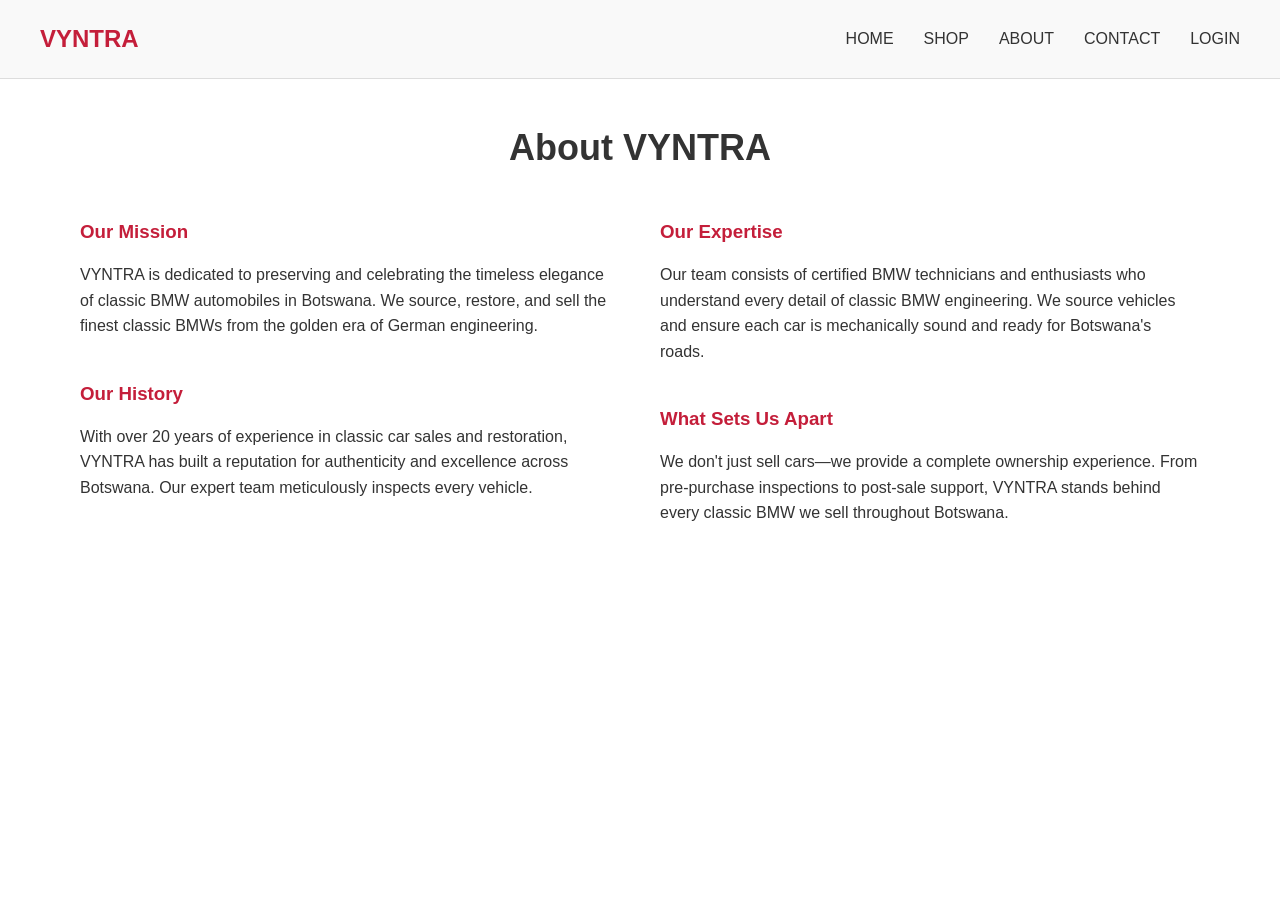
==== about.html @ cbae025b "Update VYNTRA website with Botswana locations and Pula currency" ====
<!DOCTYPE html>
<html>
<head>
    <title>VYNTRA - About</title>
    <link rel="stylesheet" href="style.css">
</head>
<body>
    <div class="navbar">
        <div class="logo">VYNTRA</div>
        <ul class="menu">
            <li><a href="index.html">HOME</a></li>
            <li><a href="shop.html">SHOP</a></li>
            <li><a href="about.html">ABOUT</a></li>
            <li><a href="contact.html">CONTACT</a></li>
            <li><a href="login.html">LOGIN</a></li>
        </ul>
    </div>

    <div class="container">
        <h1 class="title">About VYNTRA</h1>

        <div class="two-column">
            <div>
                <div class="about-section">
                    <h3>Our Mission</h3>
                    <p>VYNTRA is dedicated to preserving and celebrating the timeless elegance of classic BMW automobiles in Botswana. We source, restore, and sell the finest classic BMWs from the golden era of German engineering.</p>
                </div>

                <div class="about-section">
                    <h3>Our History</h3>
                    <p>With over 20 years of experience in classic car sales and restoration, VYNTRA has built a reputation for authenticity and excellence across Botswana. Our expert team meticulously inspects every vehicle.</p>
                </div>
            </div>

            <div>
                <div class="about-section">
                    <h3>Our Expertise</h3>
                    <p>Our team consists of certified BMW technicians and enthusiasts who understand every detail of classic BMW engineering. We source vehicles and ensure each car is mechanically sound and ready for Botswana's roads.</p>
                </div>

                <div class="about-section">
                    <h3>What Sets Us Apart</h3>
                    <p>We don't just sell cars—we provide a complete ownership experience. From pre-purchase inspections to post-sale support, VYNTRA stands behind every classic BMW we sell throughout Botswana.</p>
                </div>
            </div>
        </div>
    </div>
</body>
</html>
---- style.css ----
* {
    margin: 0;
    padding: 0;
    box-sizing: border-box;
}

body {
    font-family: Arial, sans-serif;
    color: #333;
    line-height: 1.6;
}

.navbar {
    display: flex;
    justify-content: space-between;
    align-items: center;
    padding: 20px 40px;
    background: #f9f9f9;
    border-bottom: 1px solid #ddd;
}

.logo {
    font-size: 24px;
    font-weight: bold;
    color: #c41e3a;
}

.menu {
    display: flex;
    list-style: none;
    gap: 30px;
}

.menu a {
    text-decoration: none;
    color: #333;
    transition: color 0.3s;
}

.menu a:hover {
    color: #c41e3a;
}

.hero {
    text-align: center;
    padding: 100px 40px;
    background: linear-gradient(135deg, #f9f9f9, #f0f0f0);
}

.hero h1 {
    font-size: 48px;
    margin-bottom: 20px;
    color: #333;
}

.hero p {
    font-size: 18px;
    color: #666;
    margin-bottom: 30px;
}

.button {
    display: inline-block;
    padding: 12px 30px;
    background: #c41e3a;
    color: white;
    text-decoration: none;
    border-radius: 4px;
    transition: background 0.3s;
    border: none;
    cursor: pointer;
    font-family: Arial, sans-serif;
}

.button:hover {
    background: #a01729;
}

.container {
    max-width: 1200px;
    margin: 0 auto;
    padding: 40px;
}

.title {
    font-size: 36px;
    margin-bottom: 40px;
    text-align: center;
}

.grid {
    display: grid;
    grid-template-columns: repeat(3, 1fr);
    gap: 30px;
    margin-bottom: 40px;
}

.card {
    border: 1px solid #ddd;
    padding: 20px;
    border-radius: 4px;
    text-align: center;
    box-shadow: 0 2px 4px rgba(0,0,0,0.1);
    transition: box-shadow 0.3s;
}

.card:hover {
    box-shadow: 0 4px 8px rgba(0,0,0,0.15);
}

.card h3 {
    margin-bottom: 10px;
    color: #333;
}

.card p {
    font-size: 14px;
    color: #666;
    margin-bottom: 15px;
}

.price {
    font-size: 20px;
    color: #c41e3a;
    font-weight: bold;
    margin-bottom: 15px;
}

.form-group {
    margin-bottom: 20px;
}

.form-group label {
    display: block;
    margin-bottom: 5px;
    font-weight: bold;
}

.form-group input,
.form-group textarea {
    width: 100%;
    padding: 10px;
    border: 1px solid #ddd;
    border-radius: 4px;
    font-family: Arial, sans-serif;
}

.form-group textarea {
    resize: vertical;
    min-height: 120px;
}

.form-width {
    max-width: 500px;
    margin: 0 auto;
}

.about-section {
    margin-bottom: 40px;
}

.about-section h3 {
    color: #c41e3a;
    margin-bottom: 15px;
}

.two-column {
    display: grid;
    grid-template-columns: 1fr 1fr;
    gap: 40px;
    margin-bottom: 40px;
}

.contact-info {
    margin-bottom: 20px;
}

.contact-info h3 {
    color: #c41e3a;
    margin-bottom: 10px;
}

.login-box {
    max-width: 400px;
    margin: 0 auto;
    border: 1px solid #ddd;
    padding: 30px;
    border-radius: 4px;
    box-shadow: 0 2px 4px rgba(0,0,0,0.1);
}

@media (max-width: 768px) {
    .grid {
        grid-template-columns: 1fr;
    }
    
    .two-column {
        grid-template-columns: 1fr;
    }
    
    .menu {
        gap: 15px;
        flex-wrap: wrap;
    }
    
    .navbar {
        flex-direction: column;
        gap: 20px;
        padding: 15px;
    }
    
    .hero {
        padding: 60px 20px;
    }
    
    .hero h1 {
        font-size: 32px;
    }
}
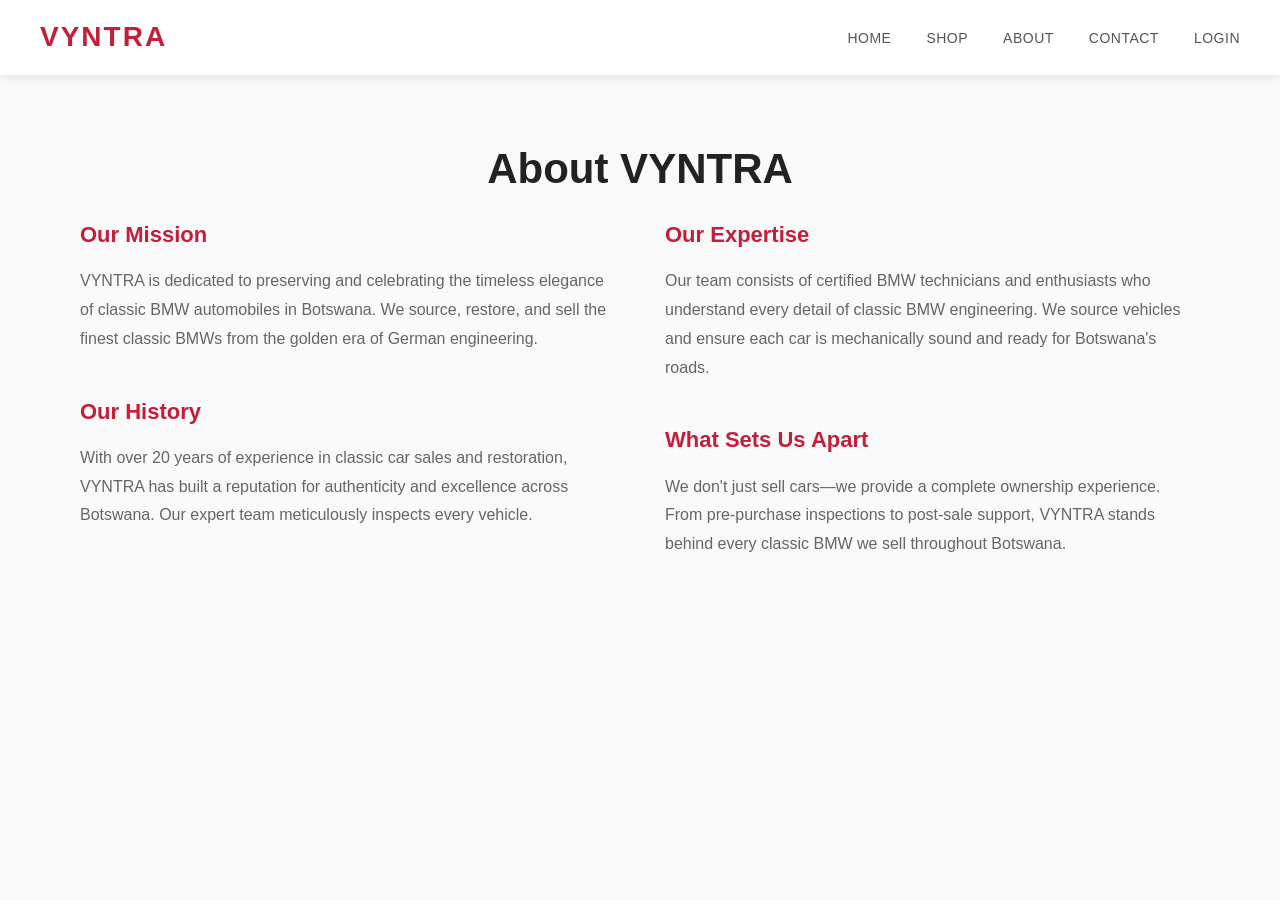
==== commit 71a90a7b: "about.html" ====
--- a/about.html
+++ b/about.html
@@ -18,6 +18,7 @@
 
     <div class="container">
         <h1 class="title">About VYNTRA</h1>
+        <imag src="melody-p-PwcfmLRzJcI-unsplash.jpg">
 
         <div class="two-column">
             <div>
@@ -46,4 +47,4 @@
         </div>
     </div>
 </body>
-</html>+</html>
--- a/style.css
+++ b/style.css
@@ -5,40 +5,90 @@
 }
 
 body {
-    font-family: Arial, sans-serif;
+    font-family: 'Segoe UI', Tahoma, Geneva, Verdana, sans-serif;
     color: #333;
     line-height: 1.6;
+    background: #fafafa;
 }
 
 .navbar {
     display: flex;
     justify-content: space-between;
     align-items: center;
-    padding: 20px 40px;
-    background: #f9f9f9;
-    border-bottom: 1px solid #ddd;
+    padding: 15px 40px;
+    background: white;
+    box-shadow: 0 2px 10px rgba(0,0,0,0.1);
+    position: sticky;
+    top: 0;
+    z-index: 100;
 }
 
 .logo {
-    font-size: 24px;
+    font-size: 28px;
     font-weight: bold;
     color: #c41e3a;
+    letter-spacing: 2px;
+    text-transform: uppercase;
 }
 
 .menu {
     display: flex;
     list-style: none;
-    gap: 30px;
+    gap: 35px;
 }
 
 .menu a {
     text-decoration: none;
-    color: #333;
-    transition: color 0.3s;
+    color: #555;
+    font-weight: 500;
+    transition: color 0.3s ease;
+    font-size: 14px;
+    text-transform: uppercase;
+    letter-spacing: 0.5px;
 }
 
 .menu a:hover {
     color: #c41e3a;
+}
+
+.hero-section {
+    position: relative;
+    height: 500px;
+    overflow: hidden;
+}
+
+.hero-image {
+    width: 100%;
+    height: 100%;
+    object-fit: cover;
+}
+
+.hero-overlay {
+    position: absolute;
+    top: 0;
+    left: 0;
+    right: 0;
+    bottom: 0;
+    background: rgba(0, 0, 0, 0.4);
+    display: flex;
+    flex-direction: column;
+    justify-content: center;
+    align-items: center;
+    text-align: center;
+    color: white;
+}
+
+.hero-overlay h1 {
+    font-size: 56px;
+    margin-bottom: 15px;
+    font-weight: 700;
+    text-shadow: 2px 2px 4px rgba(0,0,0,0.3);
+}
+
+.hero-overlay p {
+    font-size: 22px;
+    margin-bottom: 30px;
+    text-shadow: 1px 1px 3px rgba(0,0,0,0.3);
 }
 
 .hero {
@@ -59,95 +109,249 @@
     margin-bottom: 30px;
 }
 
-.button {
-    display: inline-block;
-    padding: 12px 30px;
-    background: #c41e3a;
-    color: white;
-    text-decoration: none;
-    border-radius: 4px;
-    transition: background 0.3s;
-    border: none;
-    cursor: pointer;
-    font-family: Arial, sans-serif;
-}
-
-.button:hover {
-    background: #a01729;
-}
-
 .container {
     max-width: 1200px;
     margin: 0 auto;
-    padding: 40px;
+    padding: 60px 40px;
 }
 
 .title {
-    font-size: 36px;
-    margin-bottom: 40px;
-    text-align: center;
+    font-size: 42px;
+    margin-bottom: 15px;
+    text-align: center;
+    color: #222;
+    font-weight: 700;
+}
+
+.subtitle {
+    text-align: center;
+    color: #888;
+    font-size: 16px;
+    margin-bottom: 50px;
+}
+
+.features {
+    display: grid;
+    grid-template-columns: repeat(3, 1fr);
+    gap: 30px;
+    margin-bottom: 60px;
+}
+
+.feature-card {
+    background: white;
+    padding: 30px;
+    border-radius: 8px;
+    text-align: center;
+    box-shadow: 0 2px 8px rgba(0,0,0,0.08);
+    transition: transform 0.3s ease, box-shadow 0.3s ease;
+}
+
+.feature-card:hover {
+    transform: translateY(-5px);
+    box-shadow: 0 6px 16px rgba(0,0,0,0.12);
+}
+
+.feature-icon {
+    font-size: 48px;
+    margin-bottom: 15px;
+}
+
+.feature-card h3 {
+    font-size: 20px;
+    margin-bottom: 10px;
+    color: #c41e3a;
 }
 
 .grid {
     display: grid;
     grid-template-columns: repeat(3, 1fr);
     gap: 30px;
-    margin-bottom: 40px;
+    margin-bottom: 60px;
 }
 
 .card {
-    border: 1px solid #ddd;
-    padding: 20px;
-    border-radius: 4px;
-    text-align: center;
-    box-shadow: 0 2px 4px rgba(0,0,0,0.1);
-    transition: box-shadow 0.3s;
+    background: white;
+    border-radius: 10px;
+    overflow: hidden;
+    box-shadow: 0 4px 15px rgba(0,0,0,0.1);
+    transition: transform 0.3s ease, box-shadow 0.3s ease;
+    display: flex;
+    flex-direction: column;
 }
 
 .card:hover {
-    box-shadow: 0 4px 8px rgba(0,0,0,0.15);
+    transform: translateY(-10px);
+    box-shadow: 0 8px 25px rgba(0,0,0,0.15);
+}
+
+.card-image {
+    position: relative;
+    width: 100%;
+    height: 250px;
+    overflow: hidden;
+    background: linear-gradient(135deg, #667eea 0%, #764ba2 100%);
+    display: flex;
+    align-items: center;
+    justify-content: center;
+    color: white;
+    font-size: 14px;
+}
+
+.card-image img {
+    width: 100%;
+    height: 100%;
+    object-fit: cover;
+    transition: transform 0.3s ease;
+}
+
+.card:hover .card-image img {
+    transform: scale(1.05);
+}
+
+.featured-badge {
+    position: absolute;
+    top: 15px;
+    right: 15px;
+    background: #c41e3a;
+    color: white;
+    padding: 8px 16px;
+    border-radius: 20px;
+    font-size: 12px;
+    font-weight: bold;
+    text-transform: uppercase;
+    z-index: 10;
+}
+
+.card-content {
+    padding: 25px;
+    flex-grow: 1;
+    display: flex;
+    flex-direction: column;
 }
 
 .card h3 {
-    margin-bottom: 10px;
-    color: #333;
-}
-
-.card p {
-    font-size: 14px;
+    font-size: 22px;
+    margin-bottom: 8px;
+    color: #222;
+    font-weight: 700;
+}
+
+.year {
+    font-size: 13px;
+    color: #777;
+    margin-bottom: 8px;
+}
+
+.location {
+    font-size: 13px;
     color: #666;
     margin-bottom: 15px;
 }
 
 .price {
-    font-size: 20px;
+    font-size: 26px;
     color: #c41e3a;
     font-weight: bold;
-    margin-bottom: 15px;
+    margin: 15px 0;
+}
+
+.button {
+    display: inline-block;
+    padding: 12px 28px;
+    background: #c41e3a;
+    color: white;
+    text-decoration: none;
+    border-radius: 6px;
+    transition: background 0.3s ease, transform 0.2s ease;
+    border: none;
+    cursor: pointer;
+    font-family: inherit;
+    font-weight: 600;
+    text-transform: uppercase;
+    font-size: 13px;
+    letter-spacing: 0.5px;
+    margin-top: auto;
+}
+
+.button:hover {
+    background: #a01729;
+    transform: scale(1.02);
+}
+
+.button-outline {
+    display: inline-block;
+    padding: 12px 28px;
+    background: transparent;
+    color: #c41e3a;
+    text-decoration: none;
+    border-radius: 6px;
+    border: 2px solid #c41e3a;
+    transition: all 0.3s ease;
+    cursor: pointer;
+    font-weight: 600;
+    text-transform: uppercase;
+    font-size: 13px;
+    letter-spacing: 0.5px;
+}
+
+.button-outline:hover {
+    background: #c41e3a;
+    color: white;
+}
+
+.contact-banner {
+    background: linear-gradient(135deg, #c41e3a 0%, #8b1429 100%);
+    color: white;
+    padding: 40px;
+    border-radius: 10px;
+    text-align: center;
+    margin-top: 40px;
+}
+
+.contact-banner h2 {
+    font-size: 32px;
+    margin-bottom: 15px;
+    font-weight: 700;
+}
+
+.contact-banner p {
+    font-size: 16px;
+    margin-bottom: 25px;
+    opacity: 0.95;
 }
 
 .form-group {
-    margin-bottom: 20px;
+    margin-bottom: 22px;
 }
 
 .form-group label {
     display: block;
-    margin-bottom: 5px;
-    font-weight: bold;
+    margin-bottom: 8px;
+    font-weight: 600;
+    color: #333;
+    font-size: 14px;
 }
 
 .form-group input,
 .form-group textarea {
     width: 100%;
-    padding: 10px;
-    border: 1px solid #ddd;
-    border-radius: 4px;
-    font-family: Arial, sans-serif;
+    padding: 12px 15px;
+    border: 2px solid #ddd;
+    border-radius: 6px;
+    font-family: inherit;
+    font-size: 14px;
+    transition: border-color 0.3s ease;
+}
+
+.form-group input:focus,
+.form-group textarea:focus {
+    outline: none;
+    border-color: #c41e3a;
 }
 
 .form-group textarea {
     resize: vertical;
-    min-height: 120px;
+    min-height: 130px;
 }
 
 .form-width {
@@ -162,31 +366,63 @@
 .about-section h3 {
     color: #c41e3a;
     margin-bottom: 15px;
+    font-size: 22px;
+    font-weight: 700;
+}
+
+.about-section p {
+    color: #666;
+    line-height: 1.8;
 }
 
 .two-column {
     display: grid;
     grid-template-columns: 1fr 1fr;
-    gap: 40px;
+    gap: 50px;
     margin-bottom: 40px;
 }
 
+.about-image {
+    width: 100%;
+    height: 300px;
+    background: linear-gradient(135deg, #667eea 0%, #764ba2 100%);
+    border-radius: 10px;
+    display: flex;
+    align-items: center;
+    justify-content: center;
+    color: white;
+    font-size: 14px;
+}
+
 .contact-info {
-    margin-bottom: 20px;
+    margin-bottom: 30px;
+    padding-bottom: 30px;
+    border-bottom: 1px solid #eee;
+}
+
+.contact-info:last-child {
+    border-bottom: none;
 }
 
 .contact-info h3 {
     color: #c41e3a;
-    margin-bottom: 10px;
+    margin-bottom: 12px;
+    font-size: 18px;
+    font-weight: 700;
+}
+
+.contact-info p {
+    color: #666;
+    line-height: 1.8;
 }
 
 .login-box {
     max-width: 400px;
-    margin: 0 auto;
-    border: 1px solid #ddd;
-    padding: 30px;
-    border-radius: 4px;
-    box-shadow: 0 2px 4px rgba(0,0,0,0.1);
+    margin: 40px auto;
+    border: 2px solid #ddd;
+    padding: 40px;
+    border-radius: 10px;
+    box-shadow: 0 4px 15px rgba(0,0,0,0.08);
 }
 
 @media (max-width: 768px) {
@@ -198,6 +434,10 @@
         grid-template-columns: 1fr;
     }
     
+    .features {
+        grid-template-columns: 1fr;
+    }
+    
     .menu {
         gap: 15px;
         flex-wrap: wrap;
@@ -206,14 +446,22 @@
     .navbar {
         flex-direction: column;
         gap: 20px;
-        padding: 15px;
-    }
-    
-    .hero {
-        padding: 60px 20px;
-    }
-    
-    .hero h1 {
+        padding: 15px 20px;
+    }
+    
+    .hero-overlay h1 {
+        font-size: 36px;
+    }
+    
+    .hero-overlay p {
+        font-size: 16px;
+    }
+    
+    .title {
         font-size: 32px;
     }
+    
+    .container {
+        padding: 40px 20px;
+    }
 }
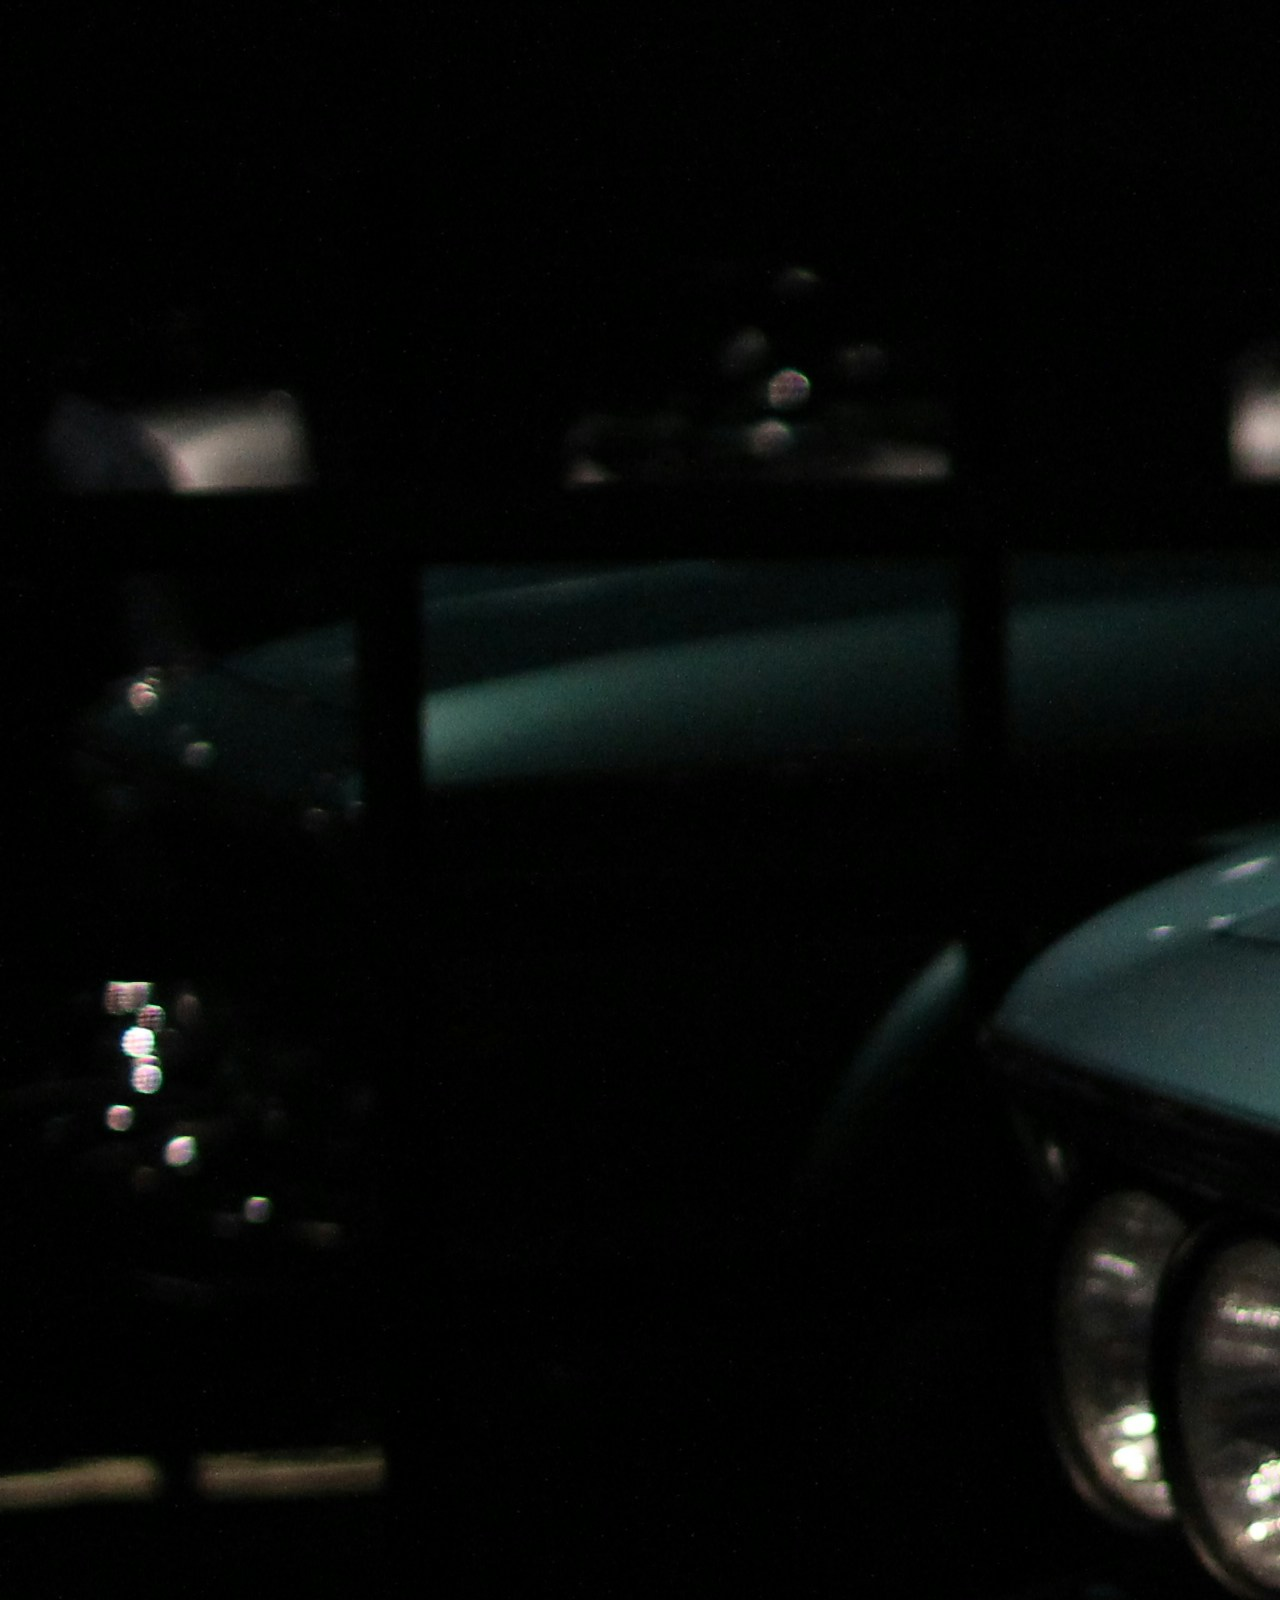
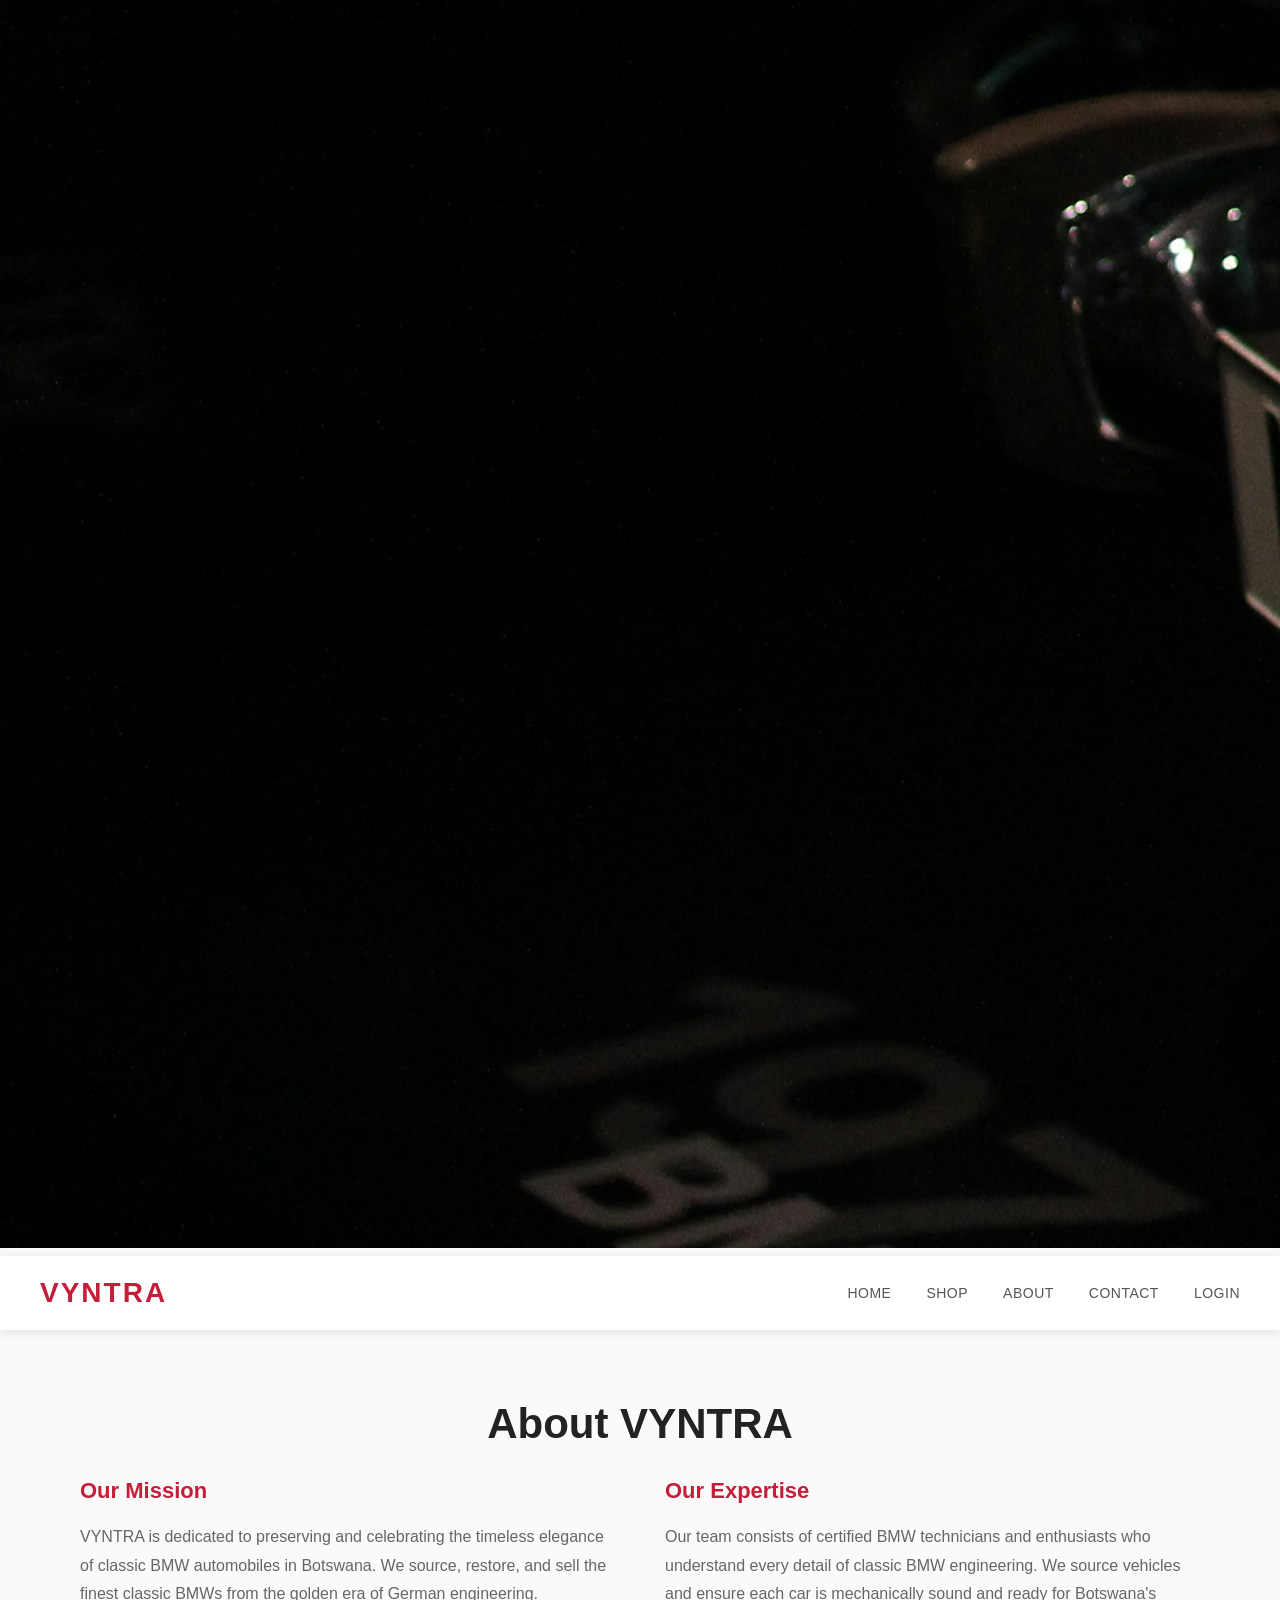
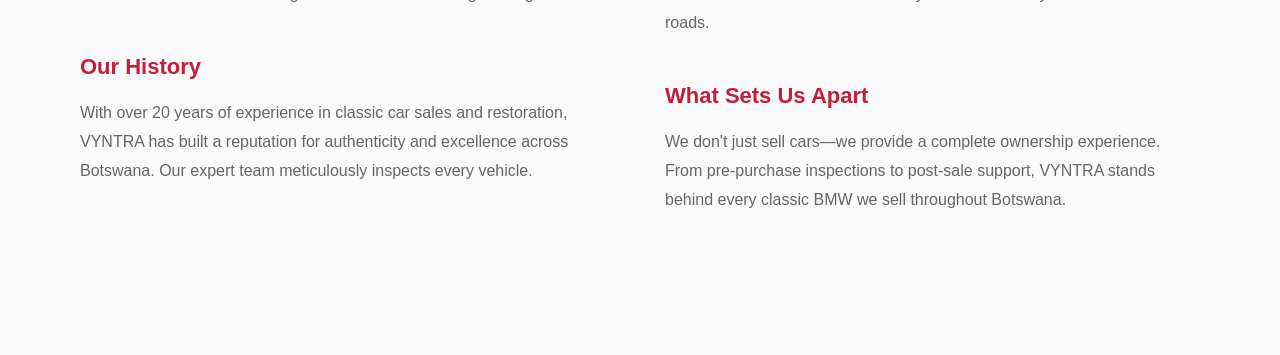
==== commit 776cf6e6: "about.html" ====
--- a/about.html
+++ b/about.html
@@ -1,6 +1,7 @@
 <!DOCTYPE html>
 <html>
 <head>
+    <img src="melody-p-PwcfmLRzJcI-unsplash.jpg">
     <title>VYNTRA - About</title>
     <link rel="stylesheet" href="style.css">
 </head>
@@ -18,7 +19,7 @@
 
     <div class="container">
         <h1 class="title">About VYNTRA</h1>
-        <imag src="melody-p-PwcfmLRzJcI-unsplash.jpg">
+        
 
         <div class="two-column">
             <div>
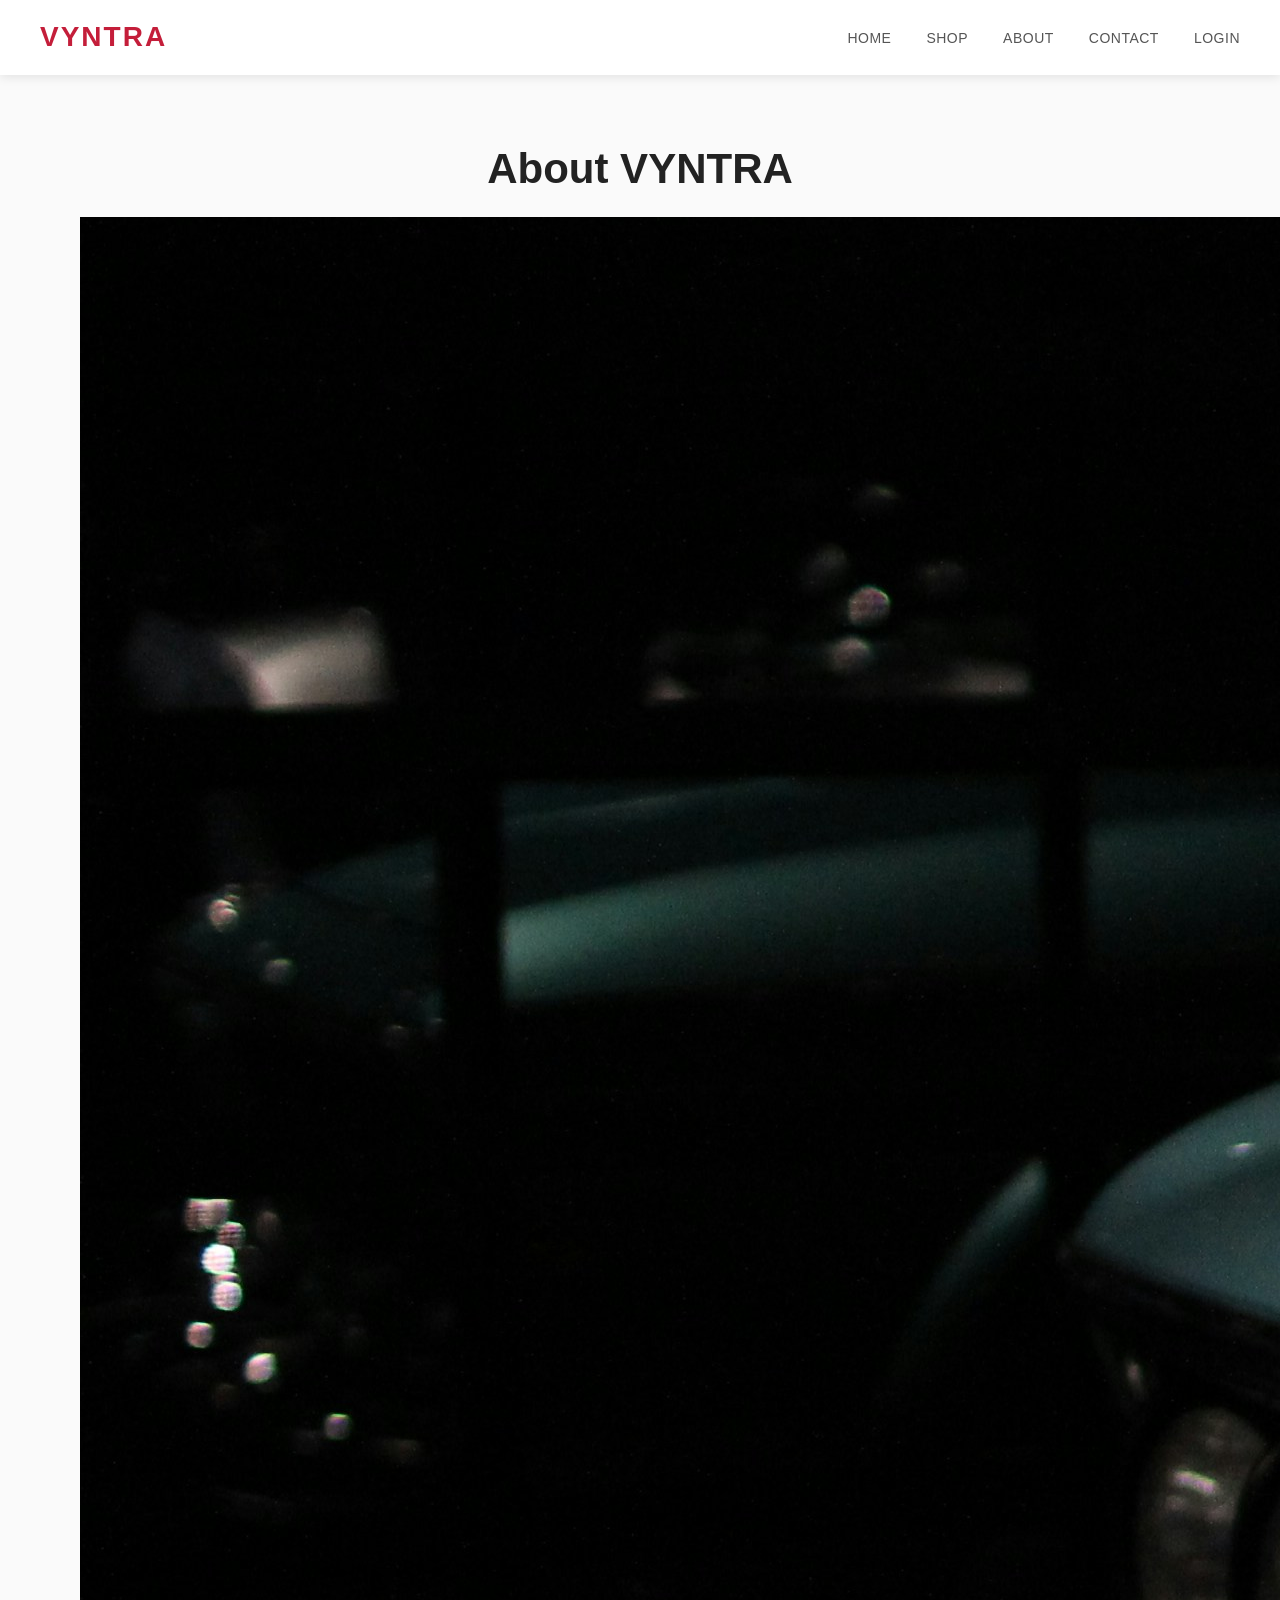
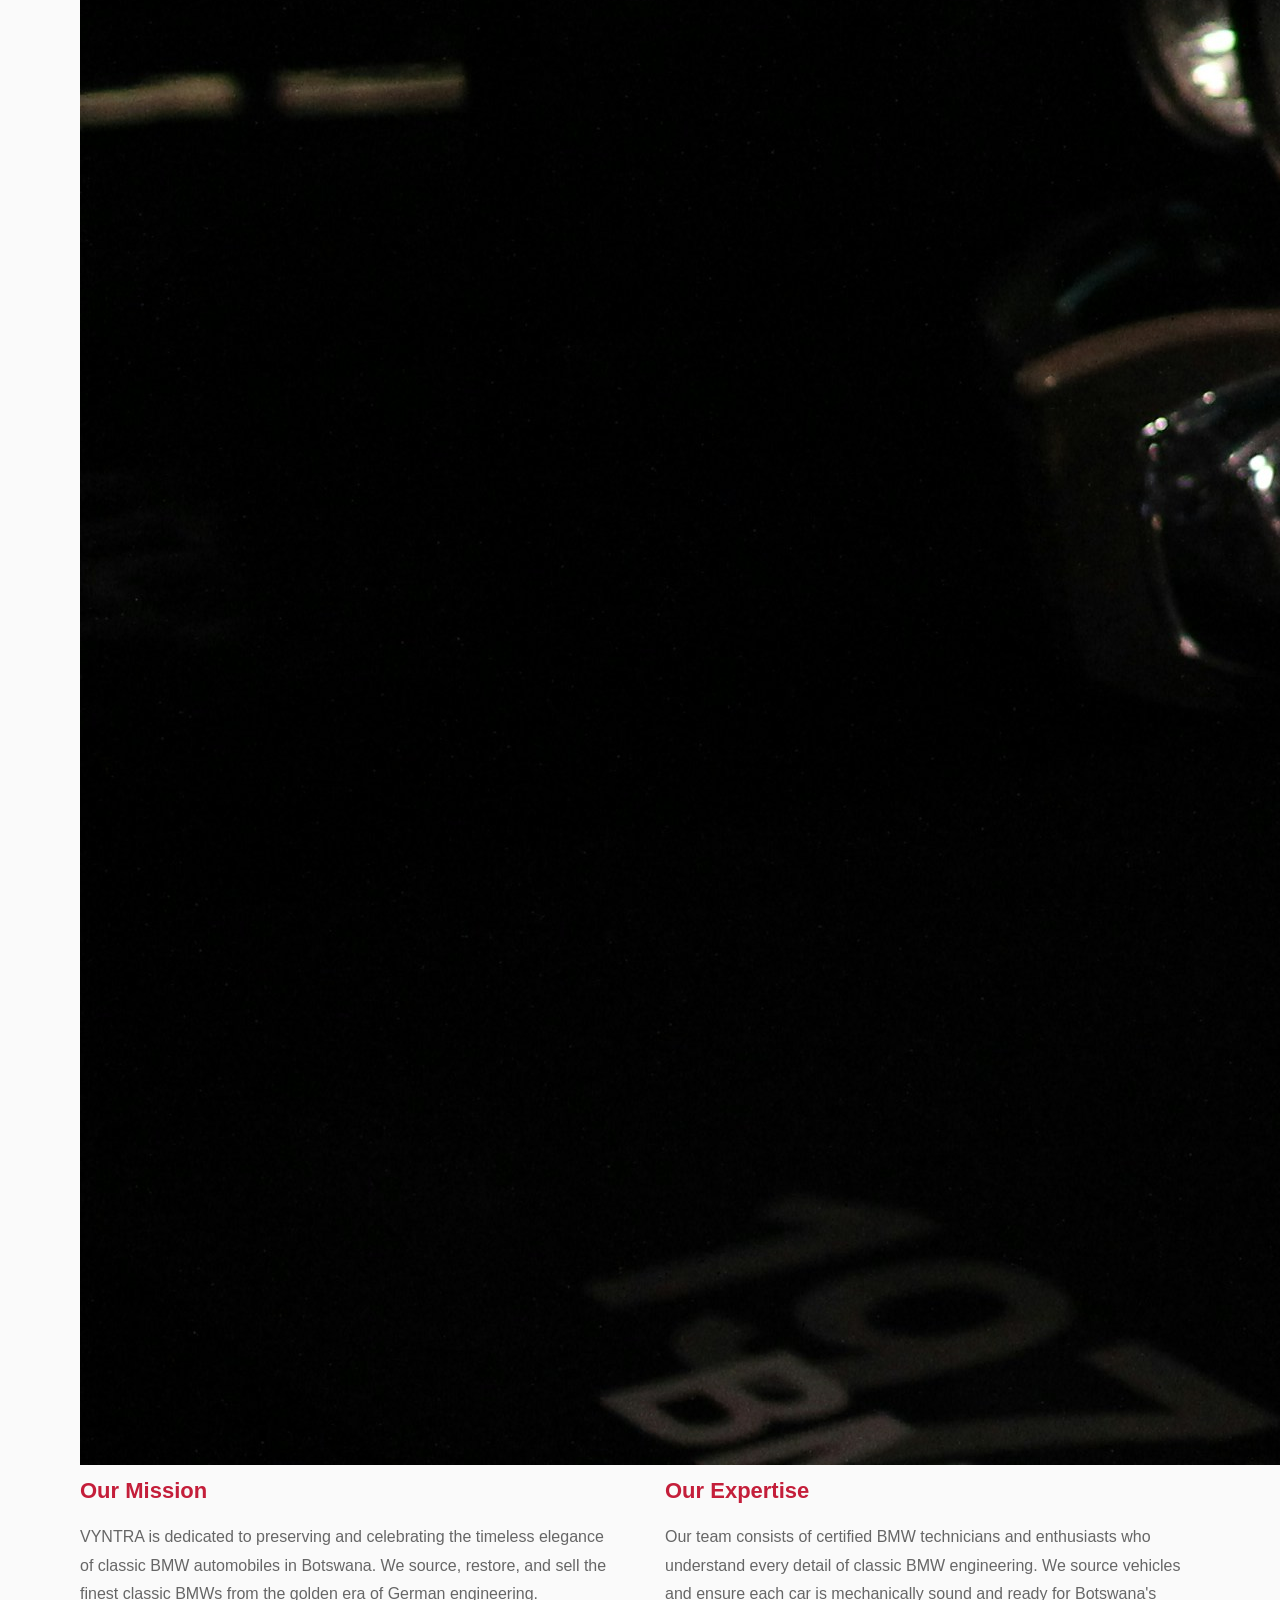
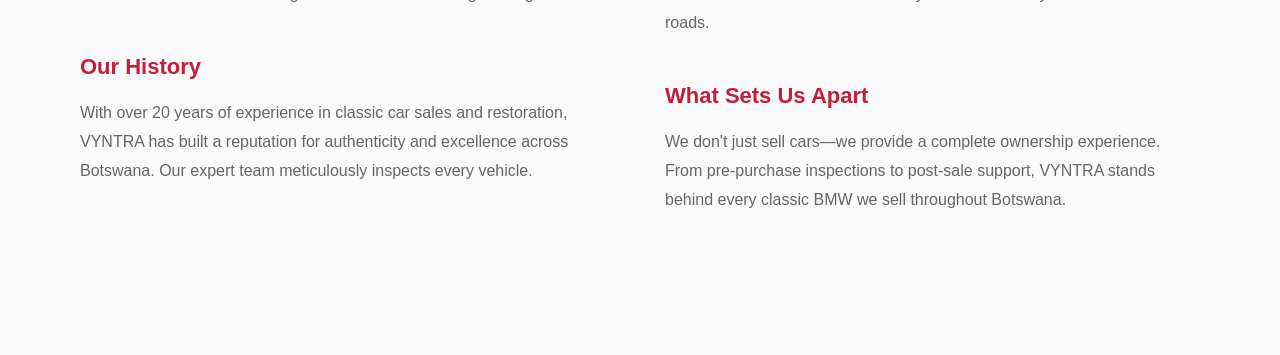
==== commit c50401c5: "about.html" ====
--- a/about.html
+++ b/about.html
@@ -1,7 +1,7 @@
 <!DOCTYPE html>
 <html>
 <head>
-    <img src="melody-p-PwcfmLRzJcI-unsplash.jpg">
+    
     <title>VYNTRA - About</title>
     <link rel="stylesheet" href="style.css">
 </head>
@@ -19,7 +19,7 @@
 
     <div class="container">
         <h1 class="title">About VYNTRA</h1>
-        
+        <img src="melody-p-PwcfmLRzJcI-unsplash.jpg">
 
         <div class="two-column">
             <div>
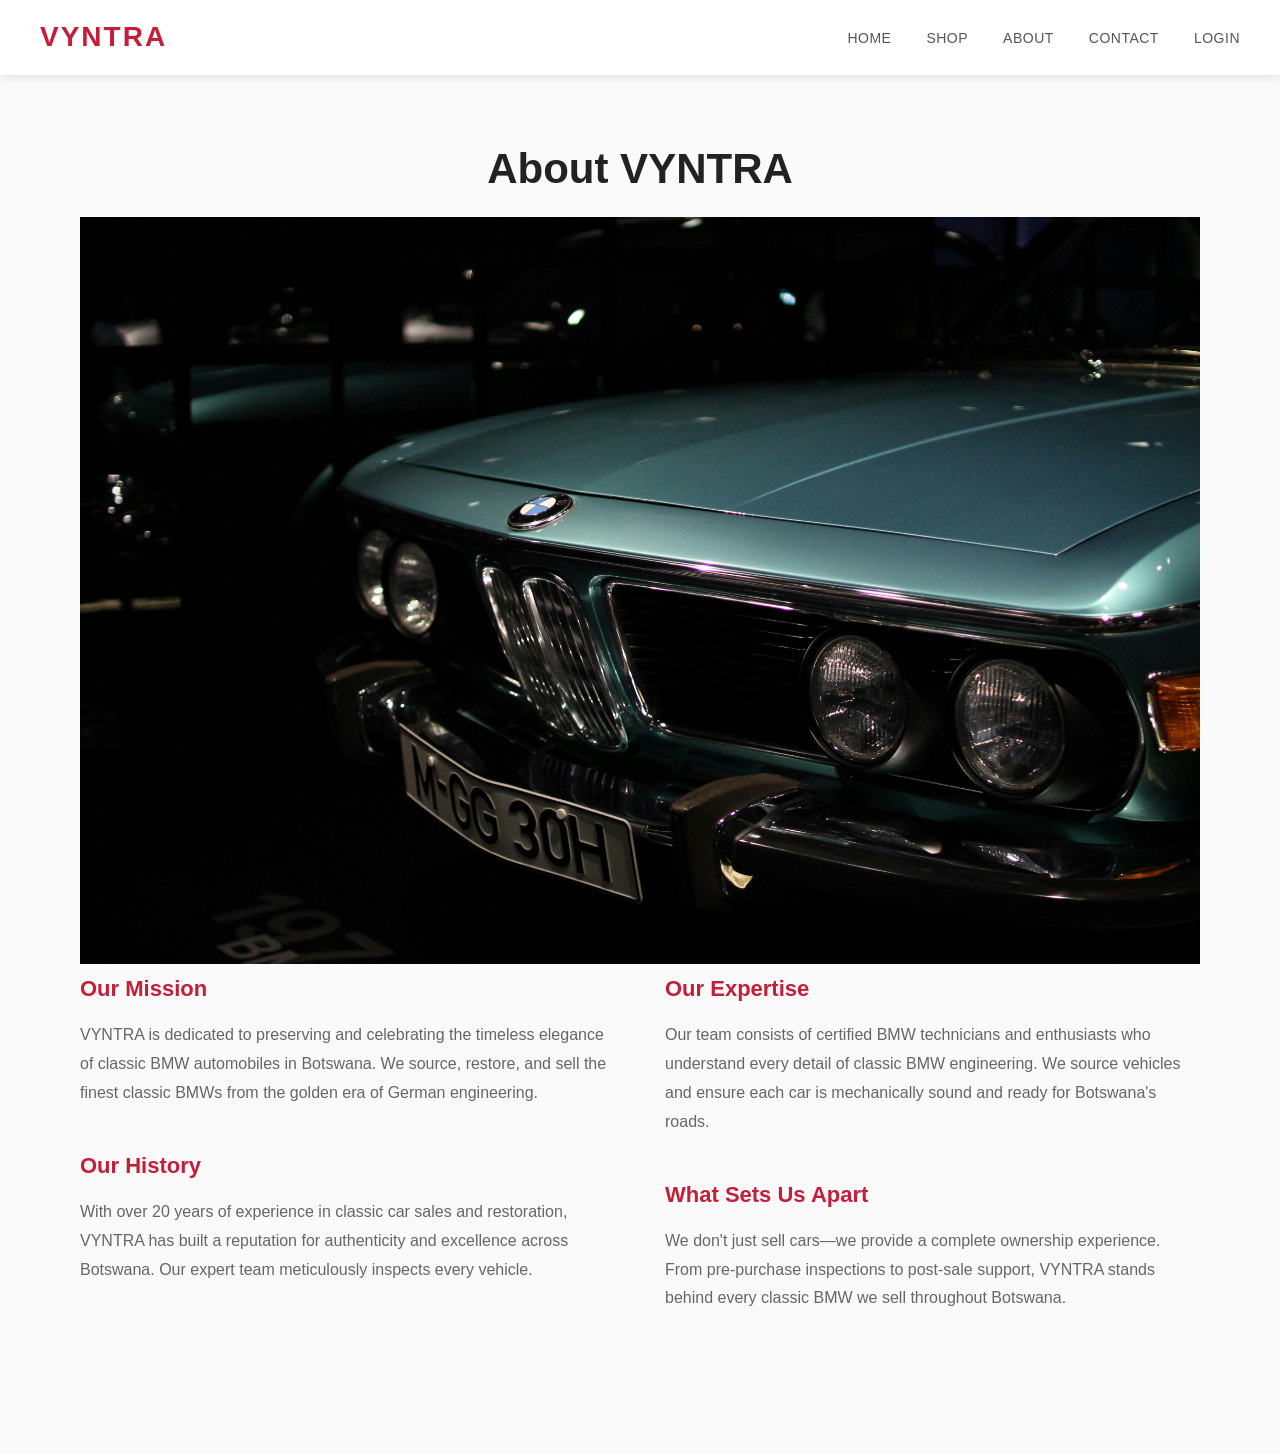
==== commit e367b642: "about.html Added alt text and class to the image for accessibility." ====
--- a/about.html
+++ b/about.html
@@ -19,7 +19,7 @@
 
     <div class="container">
         <h1 class="title">About VYNTRA</h1>
-        <img src="melody-p-PwcfmLRzJcI-unsplash.jpg">
+        <img src="melody-p-PwcfmLRzJcI-unsplash.jpg" alt="Classic BMW" class="hero-image">
 
         <div class="two-column">
             <div>
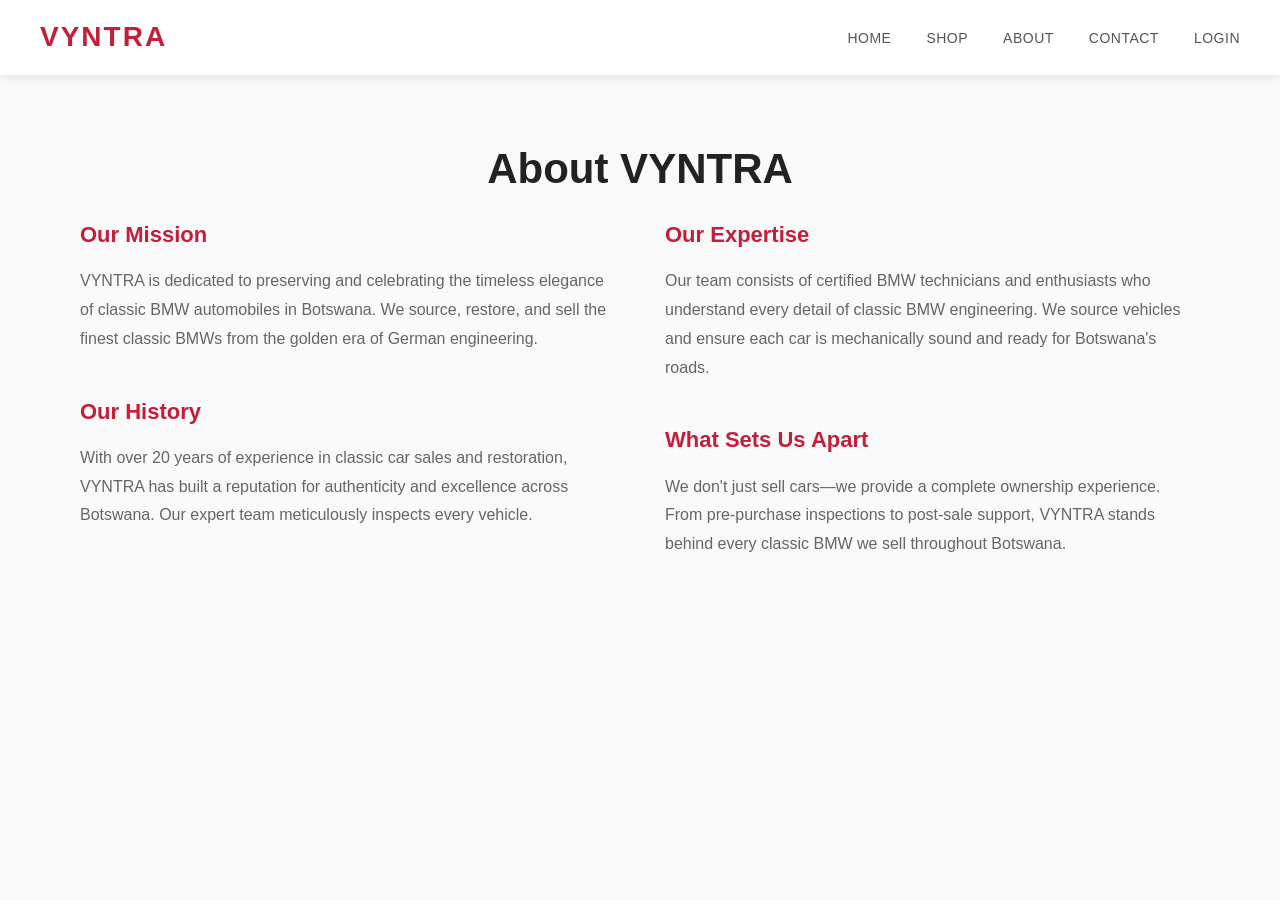
==== commit f7b1046a: "about.html" ====
--- a/about.html
+++ b/about.html
@@ -19,7 +19,7 @@
 
     <div class="container">
         <h1 class="title">About VYNTRA</h1>
-        <img src="melody-p-PwcfmLRzJcI-unsplash.jpg" alt="Classic BMW" class="hero-image">
+       
 
         <div class="two-column">
             <div>
